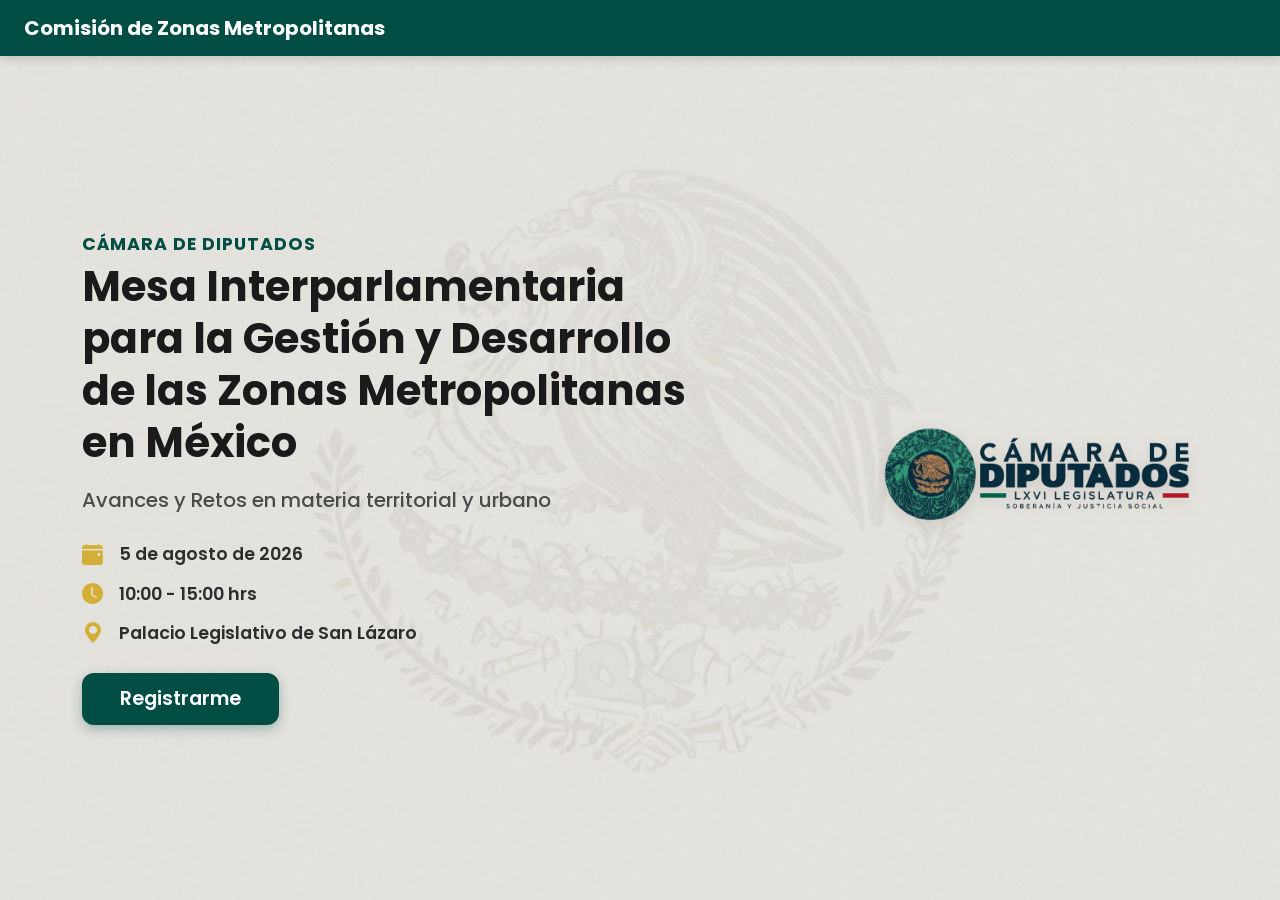
==== index.html @ e48e4db1 "Primer versión del sistema" ====
<!DOCTYPE html>
<html lang="es">

<head>
    <meta charset="UTF-8">
    <meta name="viewport" content="width=device-width, initial-scale=1.0">
    <title>Mesa Interparlamentaria | Registro</title>
    <!-- Bootstrap 5 -->
    <link href="https://cdn.jsdelivr.net/npm/bootstrap@5.3.3/dist/css/bootstrap.min.css" rel="stylesheet">
    <!-- Bootstrap Icons -->
    <link rel="stylesheet" href="https://cdn.jsdelivr.net/npm/bootstrap-icons@1.11.3/font/bootstrap-icons.min.css">
    <!-- Google Fonts -->
    <link href="https://fonts.googleapis.com/css2?family=Poppins:wght@300;400;600;700&display=swap" rel="stylesheet">
    <!-- Estilos CSS -->
    <link rel="stylesheet" href="css/estilos.css">
</head>

<body class="d-flex flex-column min-vh-100">

    <!-- Header Verde Superior -->
    <header class="navbar-top">
        <div class="container-fluid px-4">
            <h5 class="m-0 fw-bold text-white">Comisión de Zonas Metropolitanas</h5>
        </div>
    </header>

    <!-- Contenido Principal con Contenido e Imagen Alineados -->
    <main class="container my-auto py-4">
        <div class="row align-items-center">
            
            <!-- Columna Izquierda: Información del Evento -->
            <div class="col-lg-7 col-md-8">
                <span class="subtitulo-camara">CÁMARA DE DIPUTADOS</span>
                <h1 class="titulo-portada mt-1 mb-3">
                    Mesa Interparlamentaria para la Gestión y Desarrollo de las Zonas Metropolitanas en México
                </h1>
                <p class="descripcion-portada mb-4">
                    Avances y Retos en materia territorial y urbano
                </p>

                <!-- Datos del Evento -->
                <div class="info-evento mb-4">
                    <div class="d-flex align-items-center mb-2">
                        <i class="bi bi-calendar-event-fill icono-info me-3"></i>
                        <span>5 de agosto de 2026</span>
                    </div>
                    <div class="d-flex align-items-center mb-2">
                        <i class="bi bi-clock-fill icono-info me-3"></i>
                        <span>10:00 - 15:00 hrs</span>
                    </div>
                    <div class="d-flex align-items-center">
                        <i class="bi bi-geo-alt-fill icono-info me-3"></i>
                        <span>Palacio Legislativo de San Lázaro</span>
                    </div>
                </div>

                <!-- Botón Registrarme -->
                <a href="registro.html" class="btn btn-registrarme">
                    Registrarme
                </a>
            </div>

            <!-- Columna Derecha: Logo de la Cámara -->
            <div class="col-lg-5 col-md-4 text-center text-md-end mt-4 mt-md-0">
                <img src="img/logo.png" alt="Logo Cámara de Diputados" class="img-logo-portada">            </div>

        </div>
    </main>

</body>

</html>
---- css/estilos.css ----
/* Configuración del Fondo usando la imagen de la Cámara */
body {
    background: url('../img/fondo-camara.jpg') no-repeat center center fixed;
    background-size: cover;
    font-family: 'Poppins', sans-serif;
    color: #2b2b2b;
}

/* Barra Verde Superior */
.navbar-top {
    background-color: #004d43; /* Verde institucional extraído de la cenefa */
    padding: 16px 0;
    box-shadow: 0 3px 10px rgba(0, 0, 0, 0.15);
}

/* Subtítulo CÁMARA DE DIPUTADOS */
.subtitulo-camara {
    font-size: 1.1rem;
    font-weight: 700;
    color: #004d43;
    letter-spacing: 1px;
    text-transform: uppercase;
}

/* Título Principal */
.titulo-portada {
    font-size: 2.6rem;
    font-weight: 700;
    color: #1a1a1a;
    line-height: 1.25;
}

/* Descripción secundaria */
.descripcion-portada {
    font-size: 1.25rem;
    color: #4a4a4a;
    font-weight: 500;
}

/* Iconos y textos de la fecha/lugar */
.info-evento {
    font-size: 1.1rem;
    font-weight: 600;
    color: #2d2d2d;
}

.icono-info {
    color: #d4af37; /* Amarillo/Dorado para resaltar los iconos */
    font-size: 1.3rem;
}

/* Botón Registrarme en Verde */
.btn-registrarme {
    background-color: #004d43;
    color: #ffffff;
    font-size: 1.2rem;
    font-weight: 600;
    padding: 12px 38px;
    border-radius: 12px;
    border: none;
    text-decoration: none;
    display: inline-block;
    transition: all 0.3s ease;
    box-shadow: 0 4px 12px rgba(0, 77, 67, 0.3);
}

.btn-registrarme:hover {
    background-color: #00332c;
    color: #ffffff;
    transform: translateY(-2px);
    box-shadow: 0 6px 16px rgba(0, 77, 67, 0.4);
}
/* Tamaño y responsividad para el logo de la derecha */
.img-logo-portada {
    max-width: 320px;
    width: 100%;
    height: auto;
    display: inline-block;
    filter: drop-shadow(0px 4px 8px rgba(0, 0, 0, 0.1));
}
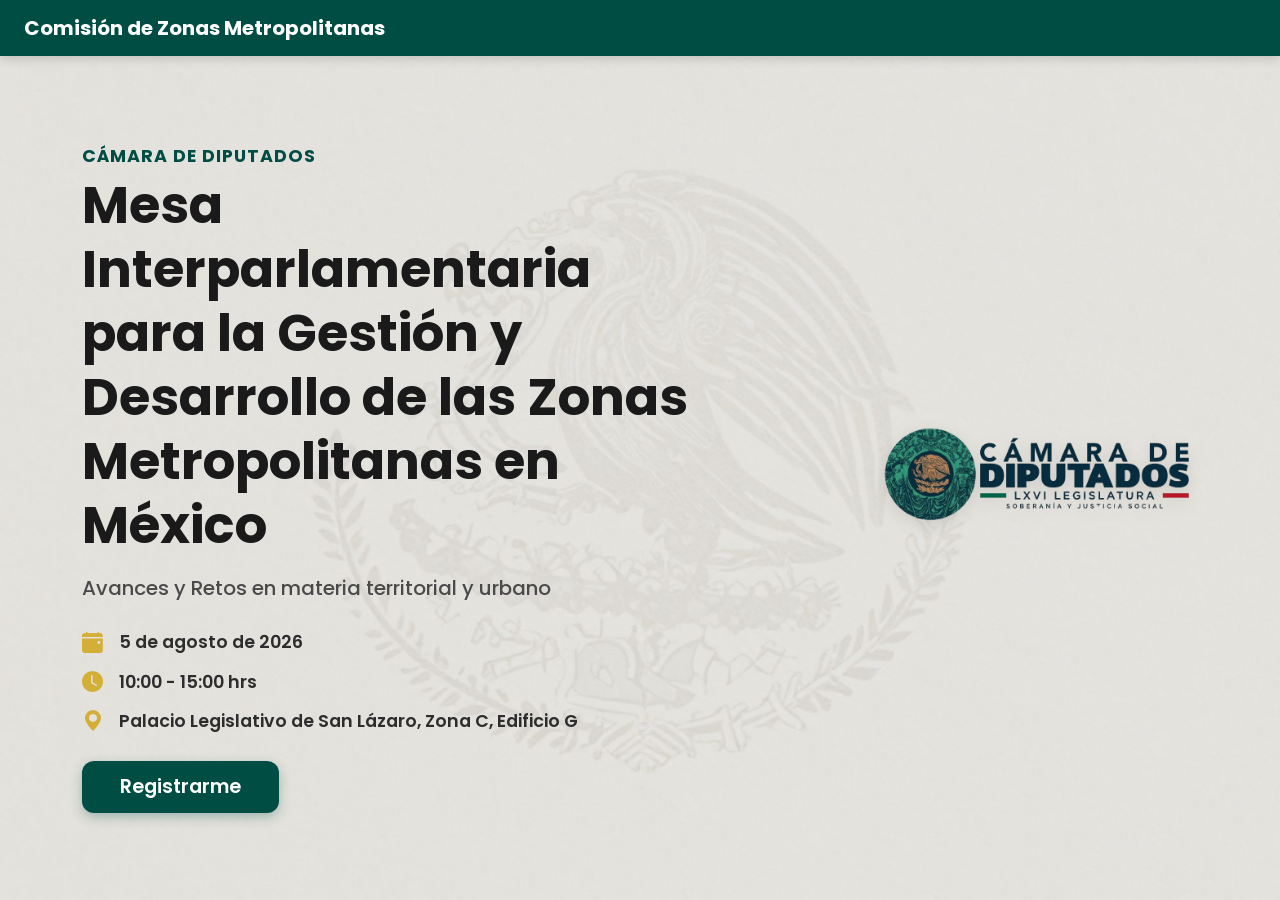
==== commit 3b7f9cc7: "Update index.html" ====
--- a/index.html
+++ b/index.html
@@ -13,6 +13,7 @@
     <link href="https://fonts.googleapis.com/css2?family=Poppins:wght@300;400;600;700&display=swap" rel="stylesheet">
     <!-- Estilos CSS -->
     <link rel="stylesheet" href="css/estilos.css">
+    <meta name="viewport" content="width=device-width, initial-scale=1.0">
 </head>
 
 <body class="d-flex flex-column min-vh-100">
@@ -50,7 +51,7 @@
                     </div>
                     <div class="d-flex align-items-center">
                         <i class="bi bi-geo-alt-fill icono-info me-3"></i>
-                        <span>Palacio Legislativo de San Lázaro</span>
+                        <span>Palacio Legislativo de San Lázaro, Zona C, Edificio G</span>
                     </div>
                 </div>
 
@@ -69,4 +70,4 @@
 
 </body>
 
-</html>+</html>
--- a/css/estilos.css
+++ b/css/estilos.css
@@ -77,4 +77,25 @@
     height: auto;
     display: inline-block;
     filter: drop-shadow(0px 4px 8px rgba(0, 0, 0, 0.1));
-}+}
+
+/* Tipografía responsiva para el título principal */
+h1, .titulo-principal, .banner-title {
+    font-size: clamp(1.6rem, 5vw, 3.2rem) !important;
+    line-height: 1.25 !important;
+    word-break: break-word;
+    overflow-wrap: break-word;
+}
+
+/* Ajustes de márgenes y contenedor en pantallas pequeñas (móviles) */
+@media (max-width: 768px) {
+    .container {
+        padding-left: 15px !important;
+        padding-right: 15px !important;
+    }
+    
+    /* Reduce el subtítulo en pantallas pequeñas */
+    .subtitulo-banner, p.lead {
+        font-size: 1rem !important;
+    }
+}
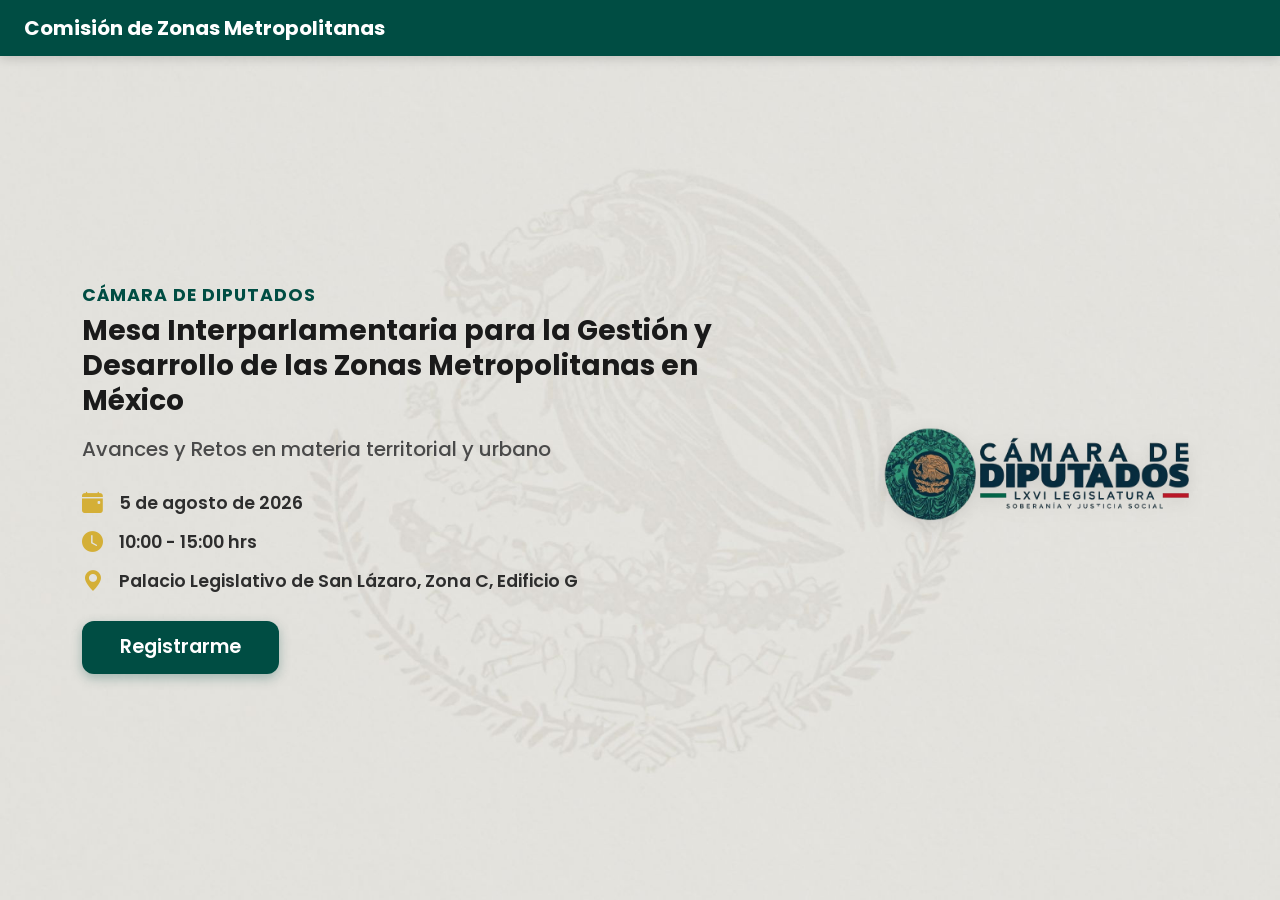
==== commit cc9f3ef6: "Update index.html" ====
--- a/index.html
+++ b/index.html
@@ -32,9 +32,9 @@
             <!-- Columna Izquierda: Información del Evento -->
             <div class="col-lg-7 col-md-8">
                 <span class="subtitulo-camara">CÁMARA DE DIPUTADOS</span>
-                <h1 class="titulo-portada mt-1 mb-3">
-                    Mesa Interparlamentaria para la Gestión y Desarrollo de las Zonas Metropolitanas en México
-                </h1>
+                <h1 class="titulo-portada fs-3 fs-md-1 mt-1 mb-3">
+    Mesa Interparlamentaria para la Gestión y Desarrollo de las Zonas Metropolitanas en México
+</h1>
                 <p class="descripcion-portada mb-4">
                     Avances y Retos en materia territorial y urbano
                 </p>
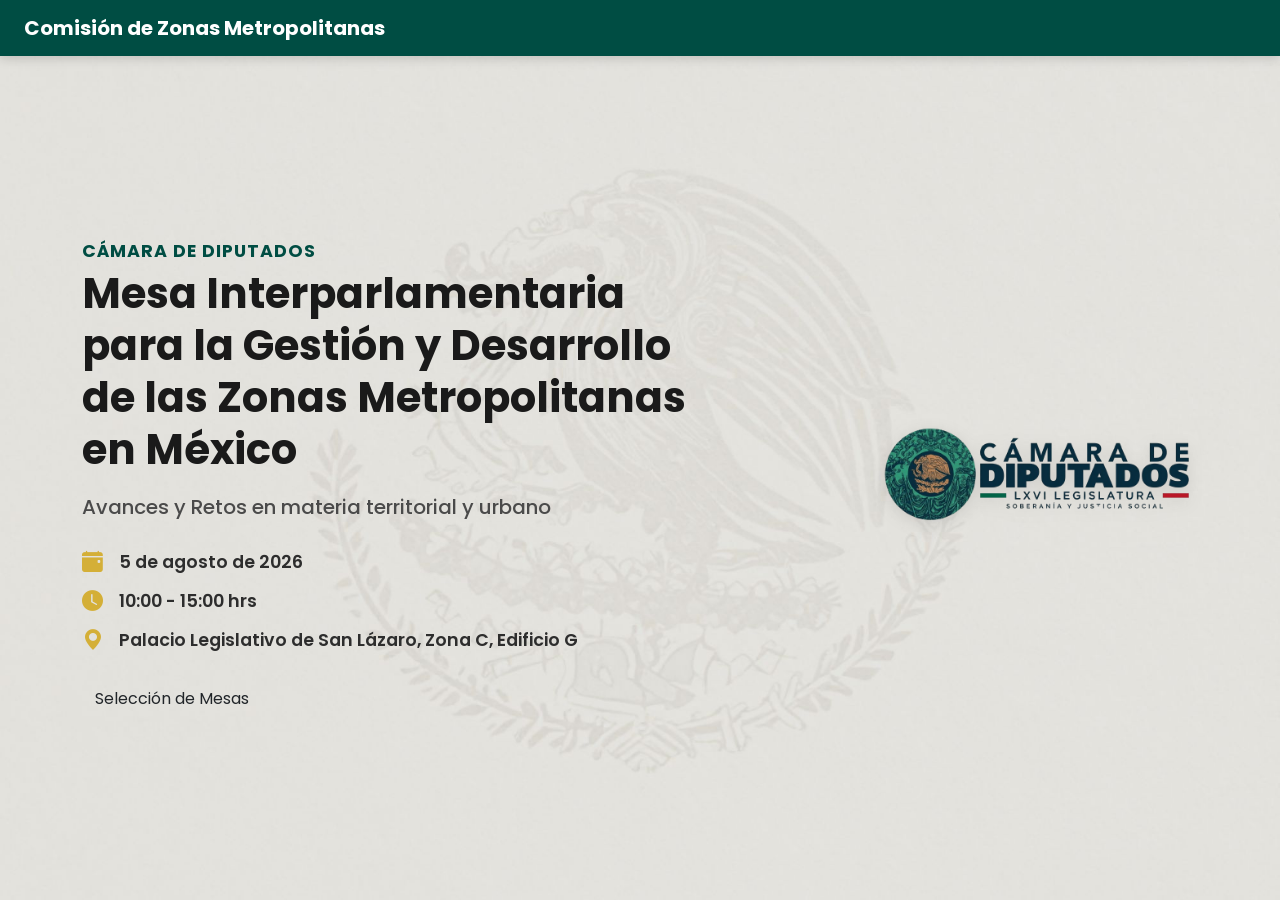
==== commit 44ad0740: "Update index.html" ====
--- a/index.html
+++ b/index.html
@@ -56,8 +56,8 @@
                 </div>
 
                 <!-- Botón Registrarme -->
-                <a href="registro.html" class="btn btn-registrarme">
-                    Registrarme
+                <a href="registro.html" class="btn btn-Selección de Mesas">
+                 Selección de Mesas
                 </a>
             </div>
 
--- a/css/estilos.css
+++ b/css/estilos.css
@@ -8,7 +8,7 @@
 
 /* Barra Verde Superior */
 .navbar-top {
-    background-color: #004d43; /* Verde institucional extraído de la cenefa */
+    background-color: #004d43; /* Verde institucional */
     padding: 16px 0;
     box-shadow: 0 3px 10px rgba(0, 0, 0, 0.15);
 }
@@ -70,6 +70,7 @@
     transform: translateY(-2px);
     box-shadow: 0 6px 16px rgba(0, 77, 67, 0.4);
 }
+
 /* Tamaño y responsividad para el logo de la derecha */
 .img-logo-portada {
     max-width: 320px;
@@ -79,23 +80,37 @@
     filter: drop-shadow(0px 4px 8px rgba(0, 0, 0, 0.1));
 }
 
-/* Tipografía responsiva para el título principal */
-h1, .titulo-principal, .banner-title {
-    font-size: clamp(1.6rem, 5vw, 3.2rem) !important;
+/* Reglas Responsivas Fluidas para Móviles y Tablets */
+h1, .titulo-portada, .titulo-principal, .banner-title {
+    font-size: clamp(1.5rem, 4.5vw, 2.6rem) !important;
     line-height: 1.25 !important;
     word-break: break-word;
     overflow-wrap: break-word;
 }
 
-/* Ajustes de márgenes y contenedor en pantallas pequeñas (móviles) */
+/* Ajustes específicos para tablets y celulares */
 @media (max-width: 768px) {
     .container {
-        padding-left: 15px !important;
-        padding-right: 15px !important;
+        padding-left: 20px !important;
+        padding-right: 20px !important;
     }
     
-    /* Reduce el subtítulo en pantallas pequeñas */
-    .subtitulo-banner, p.lead {
-        font-size: 1rem !important;
+    .descripcion-portada {
+        font-size: 1.05rem !important;
+    }
+
+    .subtitulo-camara {
+        font-size: 0.95rem !important;
+    }
+
+    .btn-registrarme {
+        width: 100%;
+        text-align: center;
     }
 }
+
+@media (max-width: 576px) {
+    .titulo-portada {
+        font-size: 1.45rem !important;
+    }
+}
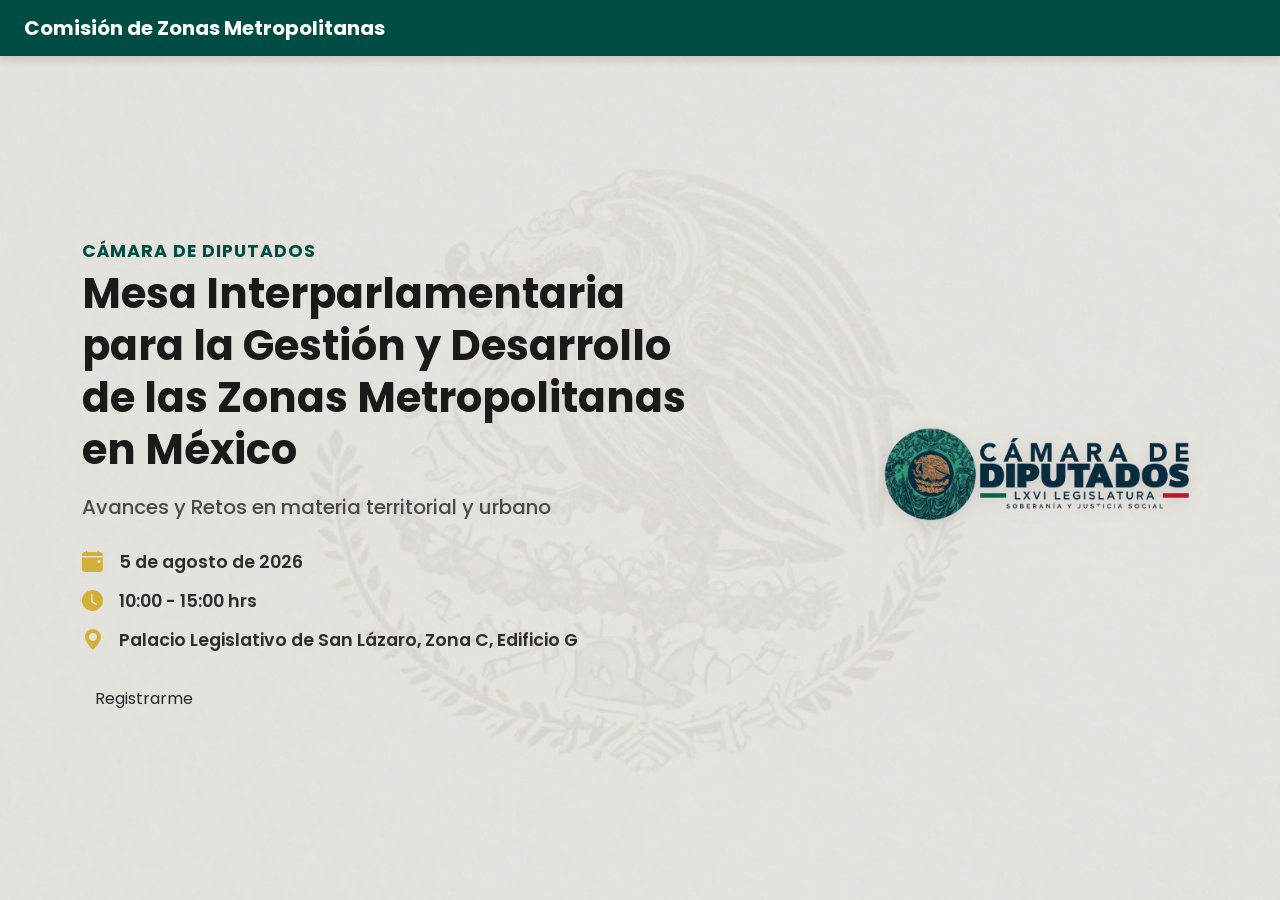
==== commit c26bfd3e: "Update index.html" ====
--- a/index.html
+++ b/index.html
@@ -56,8 +56,8 @@
                 </div>
 
                 <!-- Botón Registrarme -->
-                <a href="registro.html" class="btn btn-Selección de Mesas">
-                 Selección de Mesas
+                <a href="registro.html" class="btn btn-Registrarme">
+                 Registrarme 
                 </a>
             </div>
 
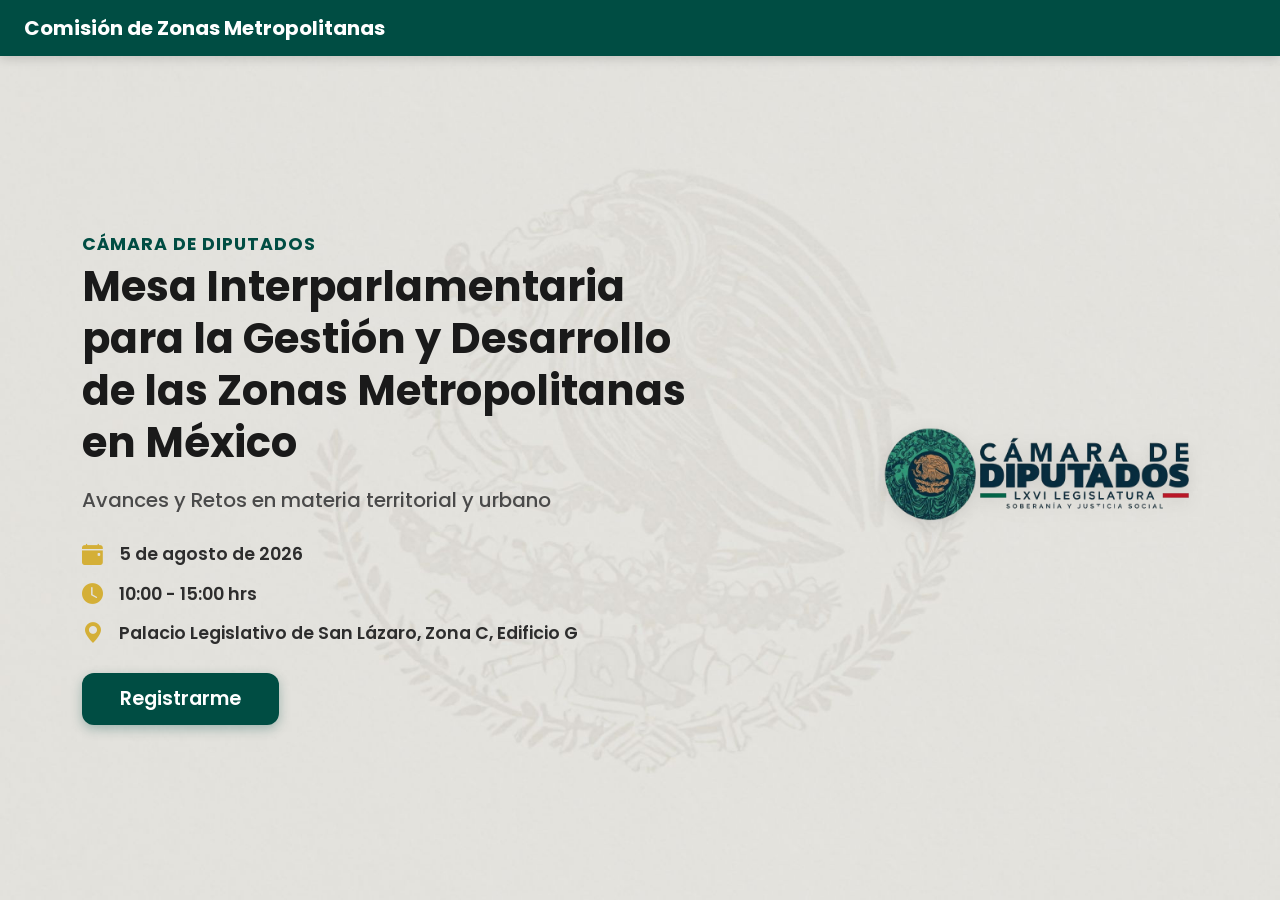
==== commit 09d0fc14: "Update index.html" ====
--- a/index.html
+++ b/index.html
@@ -56,7 +56,7 @@
                 </div>
 
                 <!-- Botón Registrarme -->
-                <a href="registro.html" class="btn btn-Registrarme">
+                <a href="registro.html" class="btn btn-registrarme">
                  Registrarme 
                 </a>
             </div>
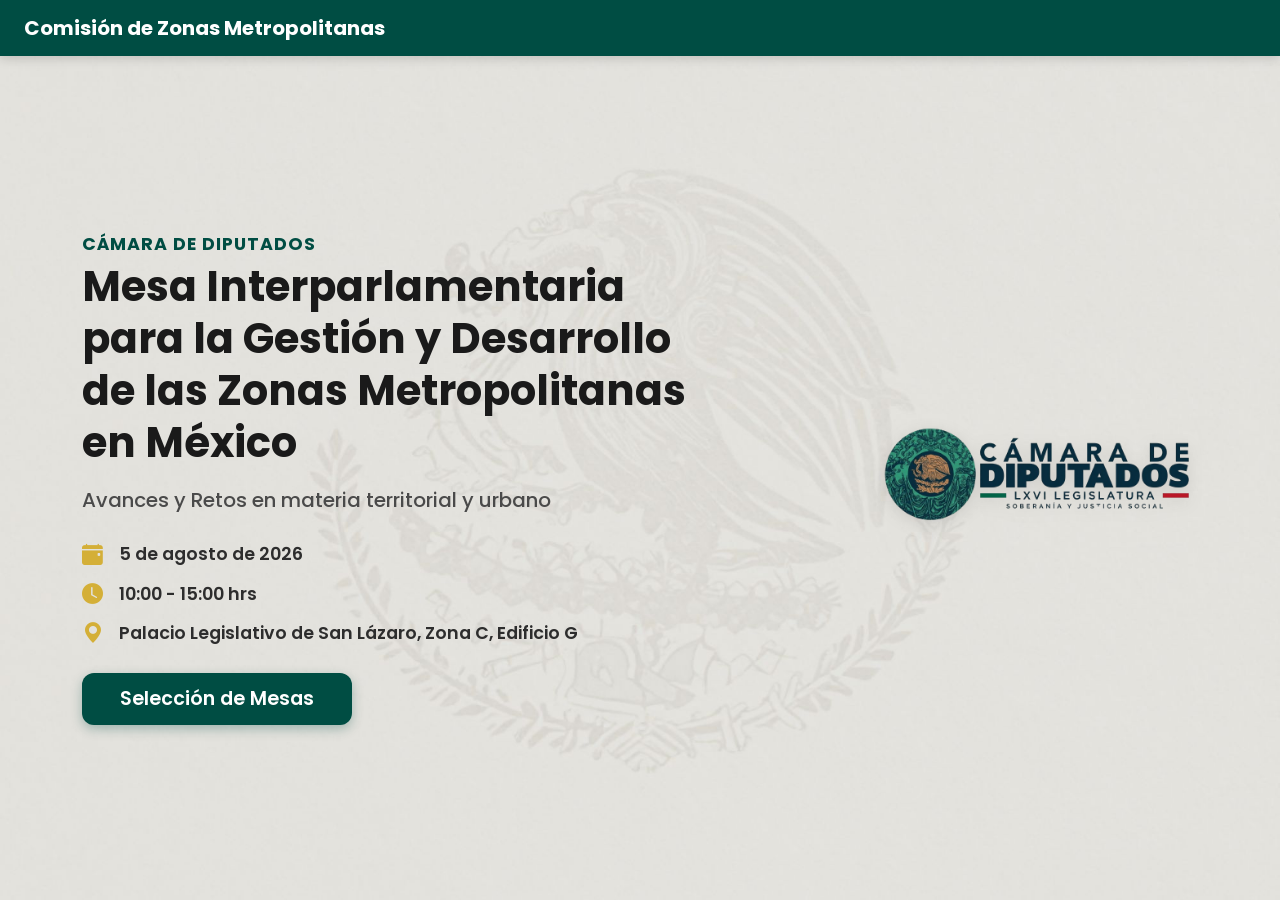
==== commit e4d30abf: "Update index.html" ====
--- a/index.html
+++ b/index.html
@@ -57,7 +57,7 @@
 
                 <!-- Botón Registrarme -->
                 <a href="registro.html" class="btn btn-registrarme">
-                 Registrarme 
+                 Selección de Mesas
                 </a>
             </div>
 
